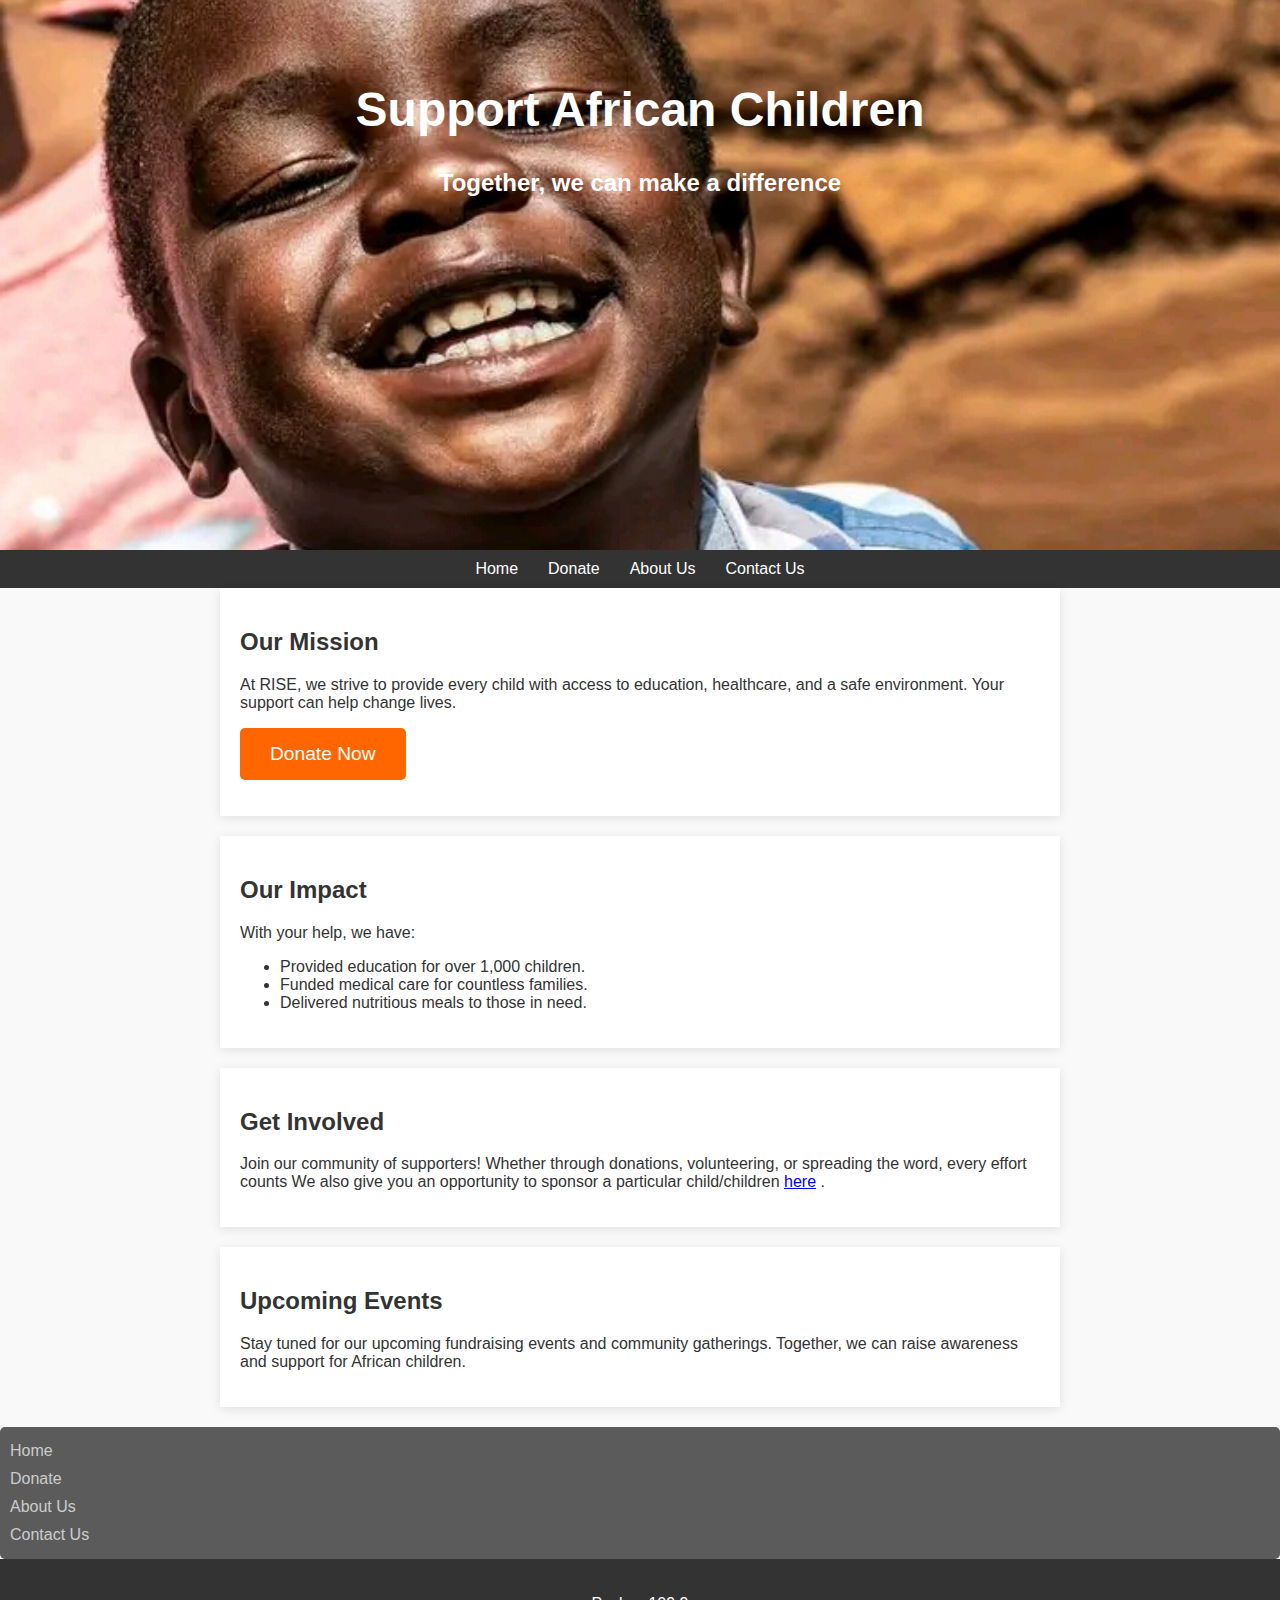
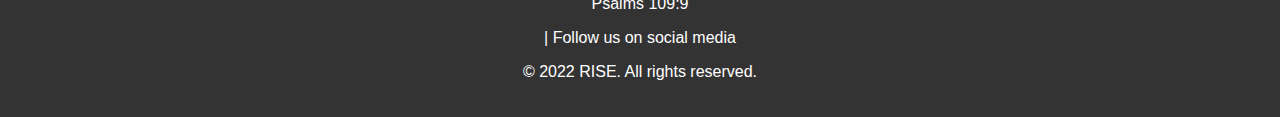
==== index.html @ 1e604982 "Add files via upload" ====
<!DOCTYPE html>
 <html lang="en">
 <head> 
<meta charset="UTF-8"> 
<meta name="viewport" content="width=device-width, 
initial-scale=1.0"> 
<title>Support African Children</title> 
<link rel="stylesheet" href="styles.css"> 
<style> 
body {
 font-family: Arial, sans-serif;
 background-color: #f9f9f9; color: #333;
 margin: 0; padding: 0; }
header {
 background: url('FB_IMG_17299321564801840.jpg')
 no-repeat center center/cover; height: 50vh;
 color: white; text-align: center; padding: 50px;
 } h1 { font-size: 3em;
 } h2 { font-size: 1.5em; 
} nav { display: flex; 
justify-content: center
; /* Center the items */ background-color:
 #333; padding: 10px 0; } nav a
 { color: white; margin: 0 15px; 
text-decoration: none; 
transition: color 0.3s; 
/* Smooth hover effect */ }
 nav a:hover { color: #ff6600;
 /* Highlight on hover */ } .vertical-nav {
display: flex; flex-direction:
 column; align-items: flex-start; 
background-color: rgba(51, 51, 51, 0.8); 
/* Semi-transparent */ padding: 10px; border-radius:
 5px; margin-top: 20px;
 /* Space above the vertical nav */
} .vertical-nav a { color: rgba(255, 255, 255, 0.7);
 /* Less visible */ margin: 5px 0; 
/* Vertical spacing */ text-decoration:
 none; transition: color 0.3s; 
/* Smooth hover effect */ } .vertical-nav a:hover 
{ color: white; /* Highlight on hover */ } section
 { padding: 20px; max-width: 800px;
 margin: auto; background: white;
 box-shadow: 0 2px 10px rgba(0,0,0,0.1); 
margin-bottom: 20px; } .donate-button
 { display: inline-block;
 padding: 15px 30px; background-color:
 #ff6600; color: white; text-decoration: 
none; border-radius: 5px; font-size: 1.2em; } 
footer { text-align: center; padding: 20px;
 background-color: #333; color: white; } 
</style> </head> <body>
<header> <h1>Support African Children</h1> <h2>Together, we can make a difference</h2> </header>
<nav> <a href="home.html">Home</a> 
<a href="donate.html">Donate</a>
 <a href="about.html">About Us</a>
 <a href="contact.html">Contact Us</a> </nav>
<section> <h2>Our Mission</h2>
<p>At  RISE, we strive to provide every child
 with access to education, healthcare, and a safe
 environment. Your support can help change lives.</p>
 <p><a href="donate.html" class="donate-button">Donate Now</a></p> </section>
<section> <h2>Our Impact</h2>
 <p>With your help, we have:</p> 
<ul> 
<li>Provided education for over 1,000 children.</li>
 <li>Funded medical care for countless families.</li>
 <li>Delivered nutritious meals to those in need.</li> </ul> </section>
<section> <h2>Get Involved</h2>
 <p>Join our community of supporters! Whether through donations,
 volunteering, or spreading the word, every effort counts
We also give you an opportunity to sponsor a particular child/children <a href="sponsor.html">here</a>
.</p> </section>
<section> <h2>Upcoming Events</h2> <p>Stay tuned for our
 upcoming fundraising events and community gatherings. Together, 
we can raise awareness and support for African children.</p> </section>
<div class="vertical-nav"> <a href="home.html">Home</a>
 <a href="donate.html">Donate</a>
<a href="about.html">About Us</a>
 <a href="contact.html">Contact Us</a> </div>
<footer> <p>Psalms 109:9</p>
 | Follow us on social media</p> <p>© 2022 RISE. All rights reserved.</p> </footer>
</body> </html>
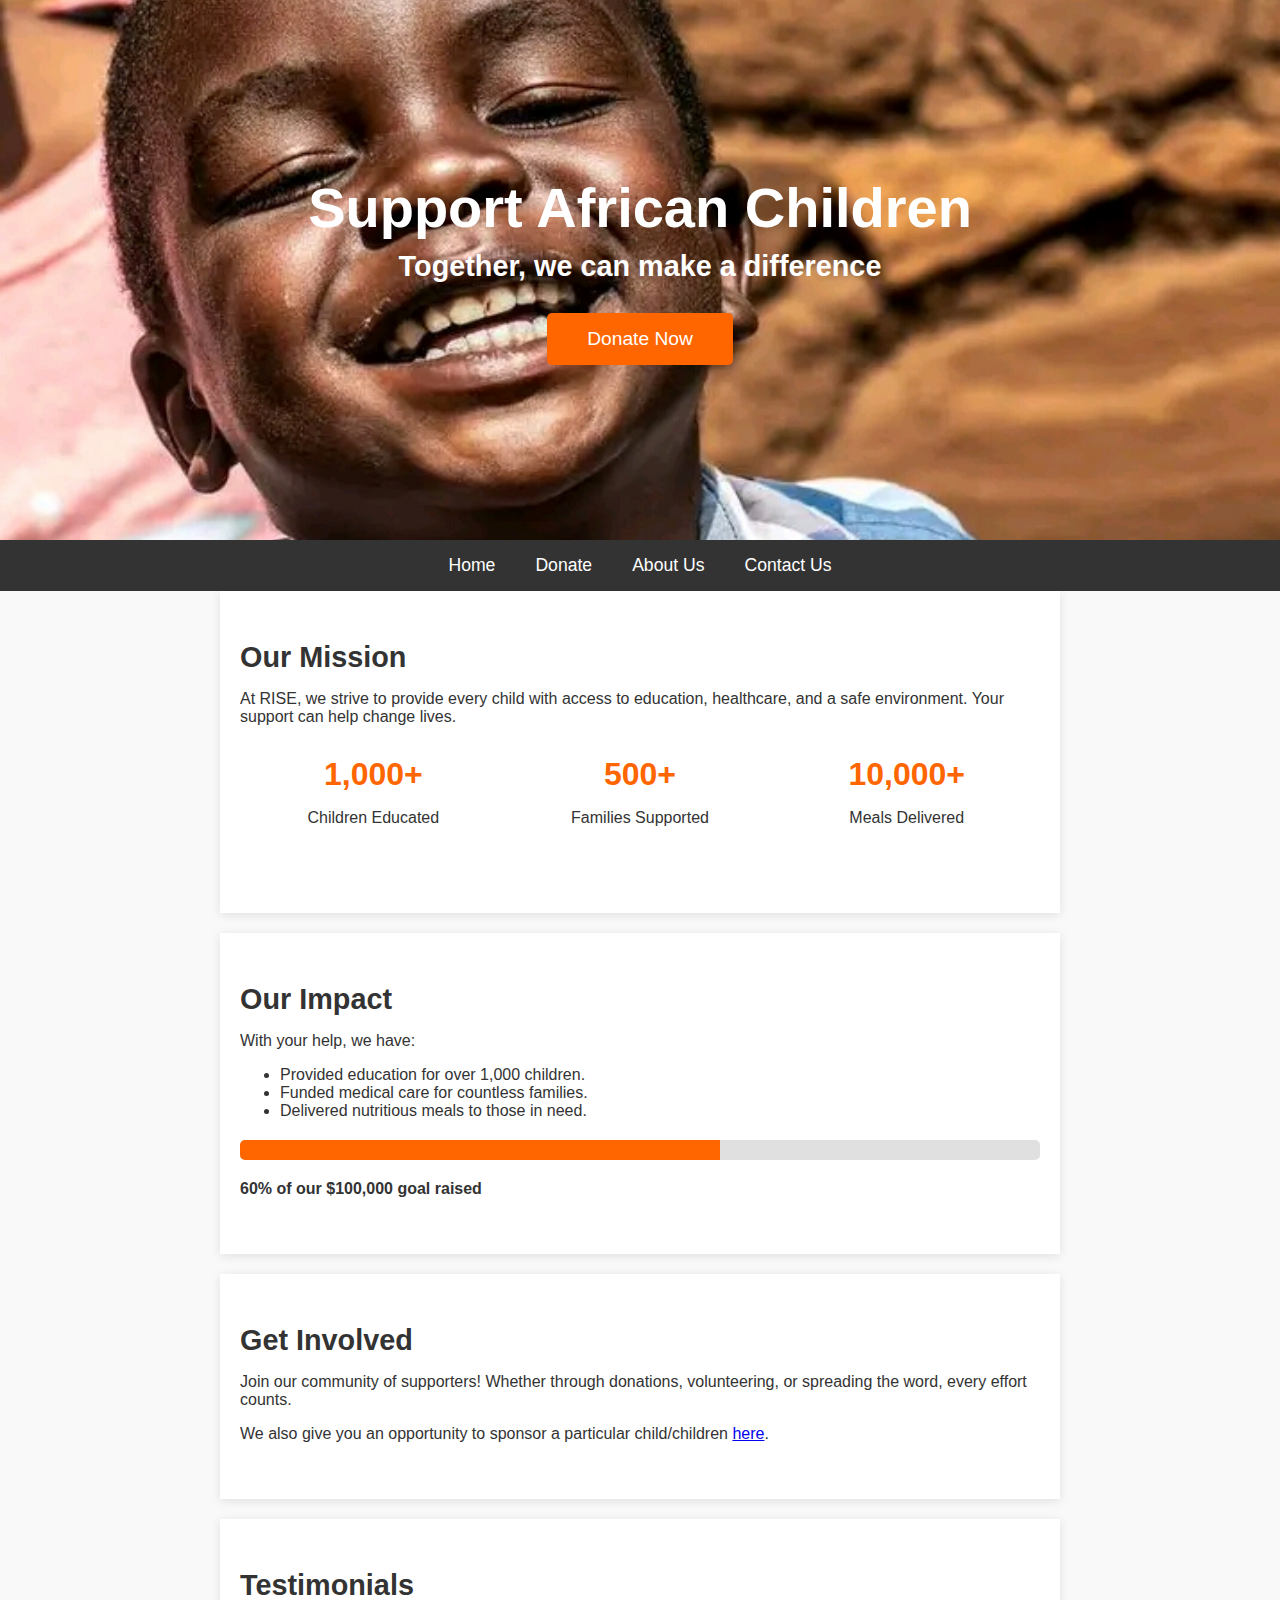
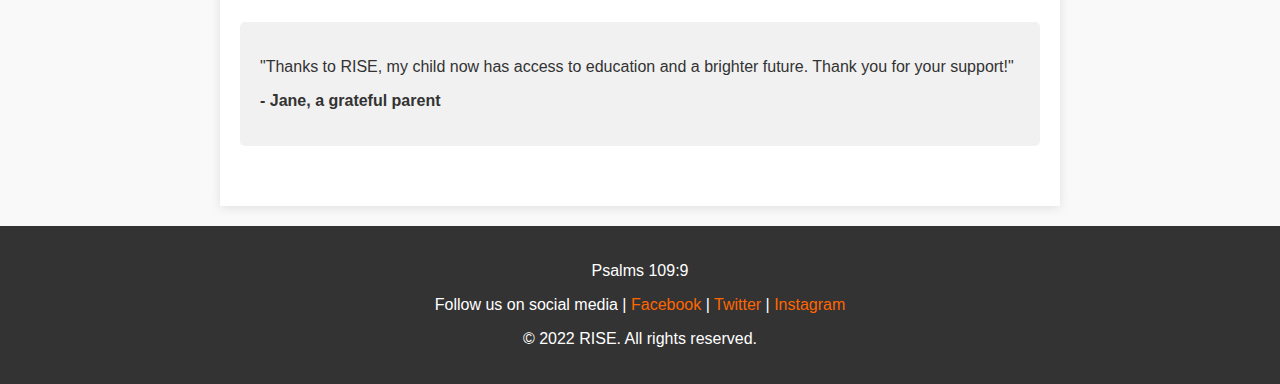
==== commit 12f31789: "Update index.html" ====
--- a/index.html
+++ b/index.html
@@ -1,83 +1,177 @@
 <!DOCTYPE html>
- <html lang="en">
- <head> 
-<meta charset="UTF-8"> 
-<meta name="viewport" content="width=device-width, 
-initial-scale=1.0"> 
-<title>Support African Children</title> 
-<link rel="stylesheet" href="styles.css"> 
-<style> 
-body {
- font-family: Arial, sans-serif;
- background-color: #f9f9f9; color: #333;
- margin: 0; padding: 0; }
-header {
- background: url('FB_IMG_17299321564801840.jpg')
- no-repeat center center/cover; height: 50vh;
- color: white; text-align: center; padding: 50px;
- } h1 { font-size: 3em;
- } h2 { font-size: 1.5em; 
-} nav { display: flex; 
-justify-content: center
-; /* Center the items */ background-color:
- #333; padding: 10px 0; } nav a
- { color: white; margin: 0 15px; 
-text-decoration: none; 
-transition: color 0.3s; 
-/* Smooth hover effect */ }
- nav a:hover { color: #ff6600;
- /* Highlight on hover */ } .vertical-nav {
-display: flex; flex-direction:
- column; align-items: flex-start; 
-background-color: rgba(51, 51, 51, 0.8); 
-/* Semi-transparent */ padding: 10px; border-radius:
- 5px; margin-top: 20px;
- /* Space above the vertical nav */
-} .vertical-nav a { color: rgba(255, 255, 255, 0.7);
- /* Less visible */ margin: 5px 0; 
-/* Vertical spacing */ text-decoration:
- none; transition: color 0.3s; 
-/* Smooth hover effect */ } .vertical-nav a:hover 
-{ color: white; /* Highlight on hover */ } section
- { padding: 20px; max-width: 800px;
- margin: auto; background: white;
- box-shadow: 0 2px 10px rgba(0,0,0,0.1); 
-margin-bottom: 20px; } .donate-button
- { display: inline-block;
- padding: 15px 30px; background-color:
- #ff6600; color: white; text-decoration: 
-none; border-radius: 5px; font-size: 1.2em; } 
-footer { text-align: center; padding: 20px;
- background-color: #333; color: white; } 
-</style> </head> <body>
-<header> <h1>Support African Children</h1> <h2>Together, we can make a difference</h2> </header>
-<nav> <a href="home.html">Home</a> 
-<a href="donate.html">Donate</a>
- <a href="about.html">About Us</a>
- <a href="contact.html">Contact Us</a> </nav>
-<section> <h2>Our Mission</h2>
-<p>At  RISE, we strive to provide every child
- with access to education, healthcare, and a safe
- environment. Your support can help change lives.</p>
- <p><a href="donate.html" class="donate-button">Donate Now</a></p> </section>
-<section> <h2>Our Impact</h2>
- <p>With your help, we have:</p> 
-<ul> 
-<li>Provided education for over 1,000 children.</li>
- <li>Funded medical care for countless families.</li>
- <li>Delivered nutritious meals to those in need.</li> </ul> </section>
-<section> <h2>Get Involved</h2>
- <p>Join our community of supporters! Whether through donations,
- volunteering, or spreading the word, every effort counts
-We also give you an opportunity to sponsor a particular child/children <a href="sponsor.html">here</a>
-.</p> </section>
-<section> <h2>Upcoming Events</h2> <p>Stay tuned for our
- upcoming fundraising events and community gatherings. Together, 
-we can raise awareness and support for African children.</p> </section>
-<div class="vertical-nav"> <a href="home.html">Home</a>
- <a href="donate.html">Donate</a>
-<a href="about.html">About Us</a>
- <a href="contact.html">Contact Us</a> </div>
-<footer> <p>Psalms 109:9</p>
- | Follow us on social media</p> <p>© 2022 RISE. All rights reserved.</p> </footer>
-</body> </html>+<html lang="en">
+<head>
+  <meta charset="UTF-8">
+  <meta name="viewport" content="width=device-width, initial-scale=1.0">
+  <title>Support African Children - RISE</title>
+  <link rel="stylesheet" href="styl.css">
+  <style>
+    body {
+      font-family: Arial, sans-serif;
+      background-color: #f9f9f9;
+      color: #333;
+      margin: 0;
+      padding: 0;
+    }
+    header {
+      background: url('FB_IMG_17299321564801840.jpg') no-repeat center center/cover;
+      height: 60vh;
+      color: white;
+      text-align: center;
+      display: flex;
+      flex-direction: column;
+      justify-content: center;
+      align-items: center;
+    }
+    h1 {
+      font-size: 3.5em;
+      margin: 0;
+    }
+    h2 {
+      font-size: 1.8em;
+      margin: 10px 0;
+    }
+    nav {
+      display: flex;
+      justify-content: center;
+      background-color: #333;
+      padding: 15px 0;
+    }
+    nav a {
+      color: white;
+      margin: 0 20px;
+      text-decoration: none;
+      font-size: 1.1em;
+      transition: color 0.3s;
+    }
+    nav a:hover {
+      color: #ff6600;
+    }
+    .hero-button {
+      display: inline-block;
+      padding: 15px 40px;
+      background-color: #ff6600;
+      color: white;
+      text-decoration: none;
+      border-radius: 5px;
+      font-size: 1.2em;
+      margin-top: 20px;
+      transition: background-color 0.3s;
+    }
+    .hero-button:hover {
+      background-color: #e65c00;
+    }
+    section {
+      padding: 40px 20px;
+      max-width: 800px;
+      margin: auto;
+      background: white;
+      box-shadow: 0 2px 10px rgba(0,0,0,0.1);
+      margin-bottom: 20px;
+    }
+    .impact-stats {
+      display: flex;
+      justify-content: space-around;
+      text-align: center;
+      margin: 20px 0;
+    }
+    .impact-stats div {
+      flex: 1;
+      padding: 10px;
+    }
+    .impact-stats h3 {
+      font-size: 2em;
+      color: #ff6600;
+      margin: 0;
+    }
+    .testimonial {
+      background-color: #f1f1f1;
+      padding: 20px;
+      border-radius: 5px;
+      margin: 20px 0;
+    }
+    .progress-bar {
+      background-color: #e0e0e0;
+      border-radius: 5px;
+      overflow: hidden;
+      margin: 20px 0;
+    }
+    .progress-bar div {
+      background-color: #ff6600;
+      height: 20px;
+      width: 60%; /* Update this dynamically with JavaScript */
+    }
+    footer {
+      text-align: center;
+      padding: 20px;
+      background-color: #333;
+      color: white;
+    }
+    footer a {
+      color: #ff6600;
+      text-decoration: none;
+    }
+  </style>
+</head>
+<body>
+  <header>
+    <h1>Support African Children</h1>
+    <h2>Together, we can make a difference</h2>
+    <a href="donate.html" class="hero-button">Donate Now</a>
+  </header>
+  <nav>
+    <a href="home.html">Home</a>
+    <a href="donate.html">Donate</a>
+    <a href="about.html">About Us</a>
+    <a href="contact.html">Contact Us</a>
+  </nav>
+  <section>
+    <h2>Our Mission</h2>
+    <p>At RISE, we strive to provide every child with access to education, healthcare, and a safe environment. Your support can help change lives.</p>
+    <div class="impact-stats">
+      <div>
+        <h3>1,000+</h3>
+        <p>Children Educated</p>
+      </div>
+      <div>
+        <h3>500+</h3>
+        <p>Families Supported</p>
+      </div>
+      <div>
+        <h3>10,000+</h3>
+        <p>Meals Delivered</p>
+      </div>
+    </div>
+  </section>
+  <section>
+    <h2>Our Impact</h2>
+    <p>With your help, we have:</p>
+    <ul>
+      <li>Provided education for over 1,000 children.</li>
+      <li>Funded medical care for countless families.</li>
+      <li>Delivered nutritious meals to those in need.</li>
+    </ul>
+    <div class="progress-bar">
+      <div></div>
+    </div>
+    <p><strong>60% of our $100,000 goal raised</strong></p>
+  </section>
+  <section>
+    <h2>Get Involved</h2>
+    <p>Join our community of supporters! Whether through donations, volunteering, or spreading the word, every effort counts.</p>
+    <p>We also give you an opportunity to sponsor a particular child/children <a href="sponsor.html">here</a>.</p>
+  </section>
+  <section>
+    <h2>Testimonials</h2>
+    <div class="testimonial">
+      <p>"Thanks to RISE, my child now has access to education and a brighter future. Thank you for your support!"</p>
+      <p><strong>- Jane, a grateful parent</strong></p>
+    </div>
+  </section>
+  <footer>
+    <p>Psalms 109:9</p>
+    <p>Follow us on social media | <a href="#">Facebook</a> | <a href="#">Twitter</a> | <a href="#">Instagram</a></p>
+    <p>© 2022 RISE. All rights reserved.</p>
+  </footer>
+</body>
+</html>
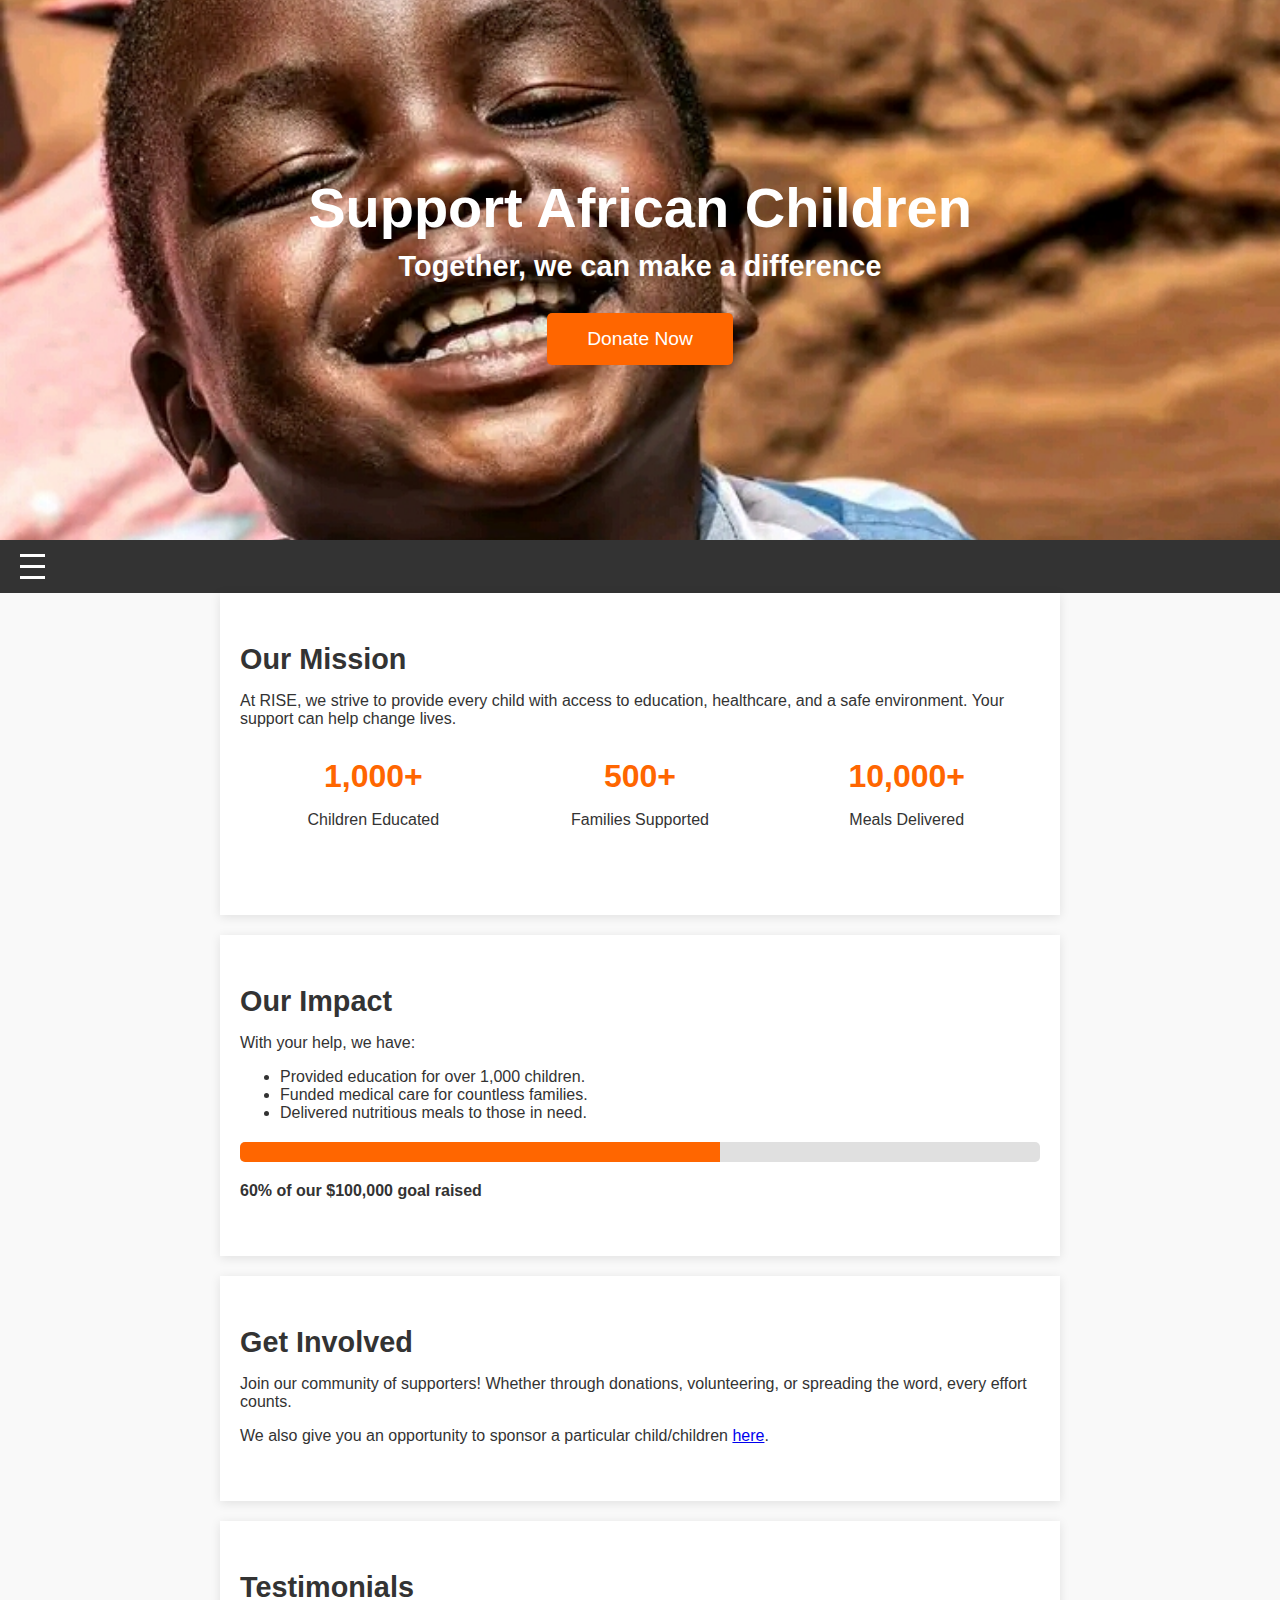
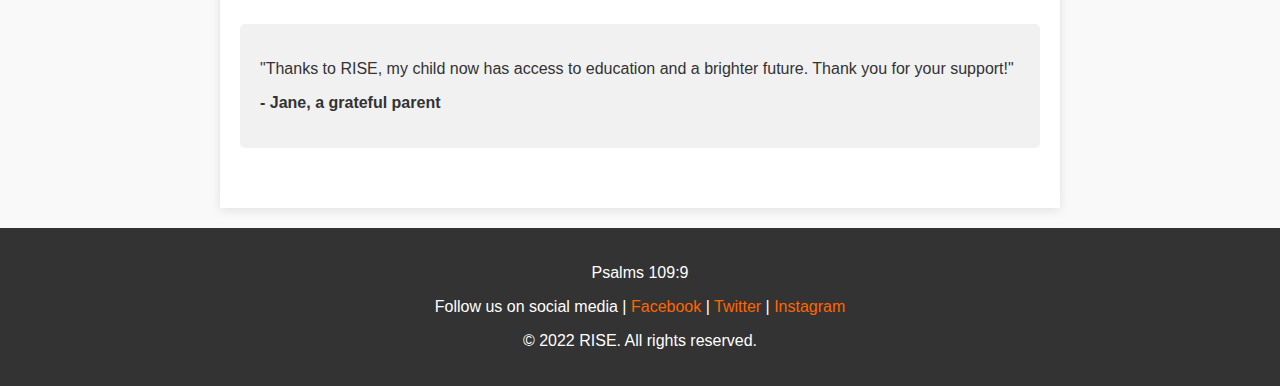
==== commit 7c2d5060: "Update index.html" ====
--- a/index.html
+++ b/index.html
@@ -33,19 +33,57 @@
     }
     nav {
       display: flex;
-      justify-content: center;
+      justify-content: space-between;
+      align-items: center;
       background-color: #333;
-      padding: 15px 0;
-    }
-    nav a {
-      color: white;
-      margin: 0 20px;
+      padding: 10px 20px;
+    }
+    .nav-links {
+      display: flex;
+      flex-direction: column;
+      align-items: center;
+      background-color: #333;
+      position: absolute;
+      top: 60px;
+      right: 0;
+      width: 100%;
+      max-height: 0;
+      overflow: hidden;
+      transition: max-height 0.3s ease-in-out;
+    }
+    .nav-links.active {
+      max-height: 300px; /* Adjust based on content */
+    }
+    .nav-links a {
+      color: white;
+      margin: 10px 0;
       text-decoration: none;
       font-size: 1.1em;
       transition: color 0.3s;
     }
-    nav a:hover {
+    .nav-links a:hover {
       color: #ff6600;
+    }
+    .hamburger {
+      display: flex;
+      flex-direction: column;
+      cursor: pointer;
+    }
+    .hamburger div {
+      width: 25px;
+      height: 3px;
+      background-color: white;
+      margin: 4px 0;
+      transition: transform 0.3s, opacity 0.3s;
+    }
+    .hamburger.active div:nth-child(1) {
+      transform: rotate(-45deg) translate(-5px, 6px);
+    }
+    .hamburger.active div:nth-child(2) {
+      opacity: 0;
+    }
+    .hamburger.active div:nth-child(3) {
+      transform: rotate(45deg) translate(-5px, -6px);
     }
     .hero-button {
       display: inline-block;
@@ -120,10 +158,17 @@
     <a href="donate.html" class="hero-button">Donate Now</a>
   </header>
   <nav>
-    <a href="home.html">Home</a>
-    <a href="donate.html">Donate</a>
-    <a href="about.html">About Us</a>
-    <a href="contact.html">Contact Us</a>
+    <div class="hamburger" onclick="toggleMenu()">
+      <div></div>
+      <div></div>
+      <div></div>
+    </div>
+    <div class="nav-links" id="navLinks">
+      <a href="home.html">Home</a>
+      <a href="donate.html">Donate</a>
+      <a href="about.html">About Us</a>
+      <a href="contact.html">Contact Us</a>
+    </div>
   </nav>
   <section>
     <h2>Our Mission</h2>
@@ -173,5 +218,14 @@
     <p>Follow us on social media | <a href="#">Facebook</a> | <a href="#">Twitter</a> | <a href="#">Instagram</a></p>
     <p>© 2022 RISE. All rights reserved.</p>
   </footer>
+
+  <script>
+    function toggleMenu() {
+      const navLinks = document.getElementById("navLinks");
+      const hamburger = document.querySelector(".hamburger");
+      navLinks.classList.toggle("active");
+      hamburger.classList.toggle("active");
+    }
+  </script>
 </body>
 </html>
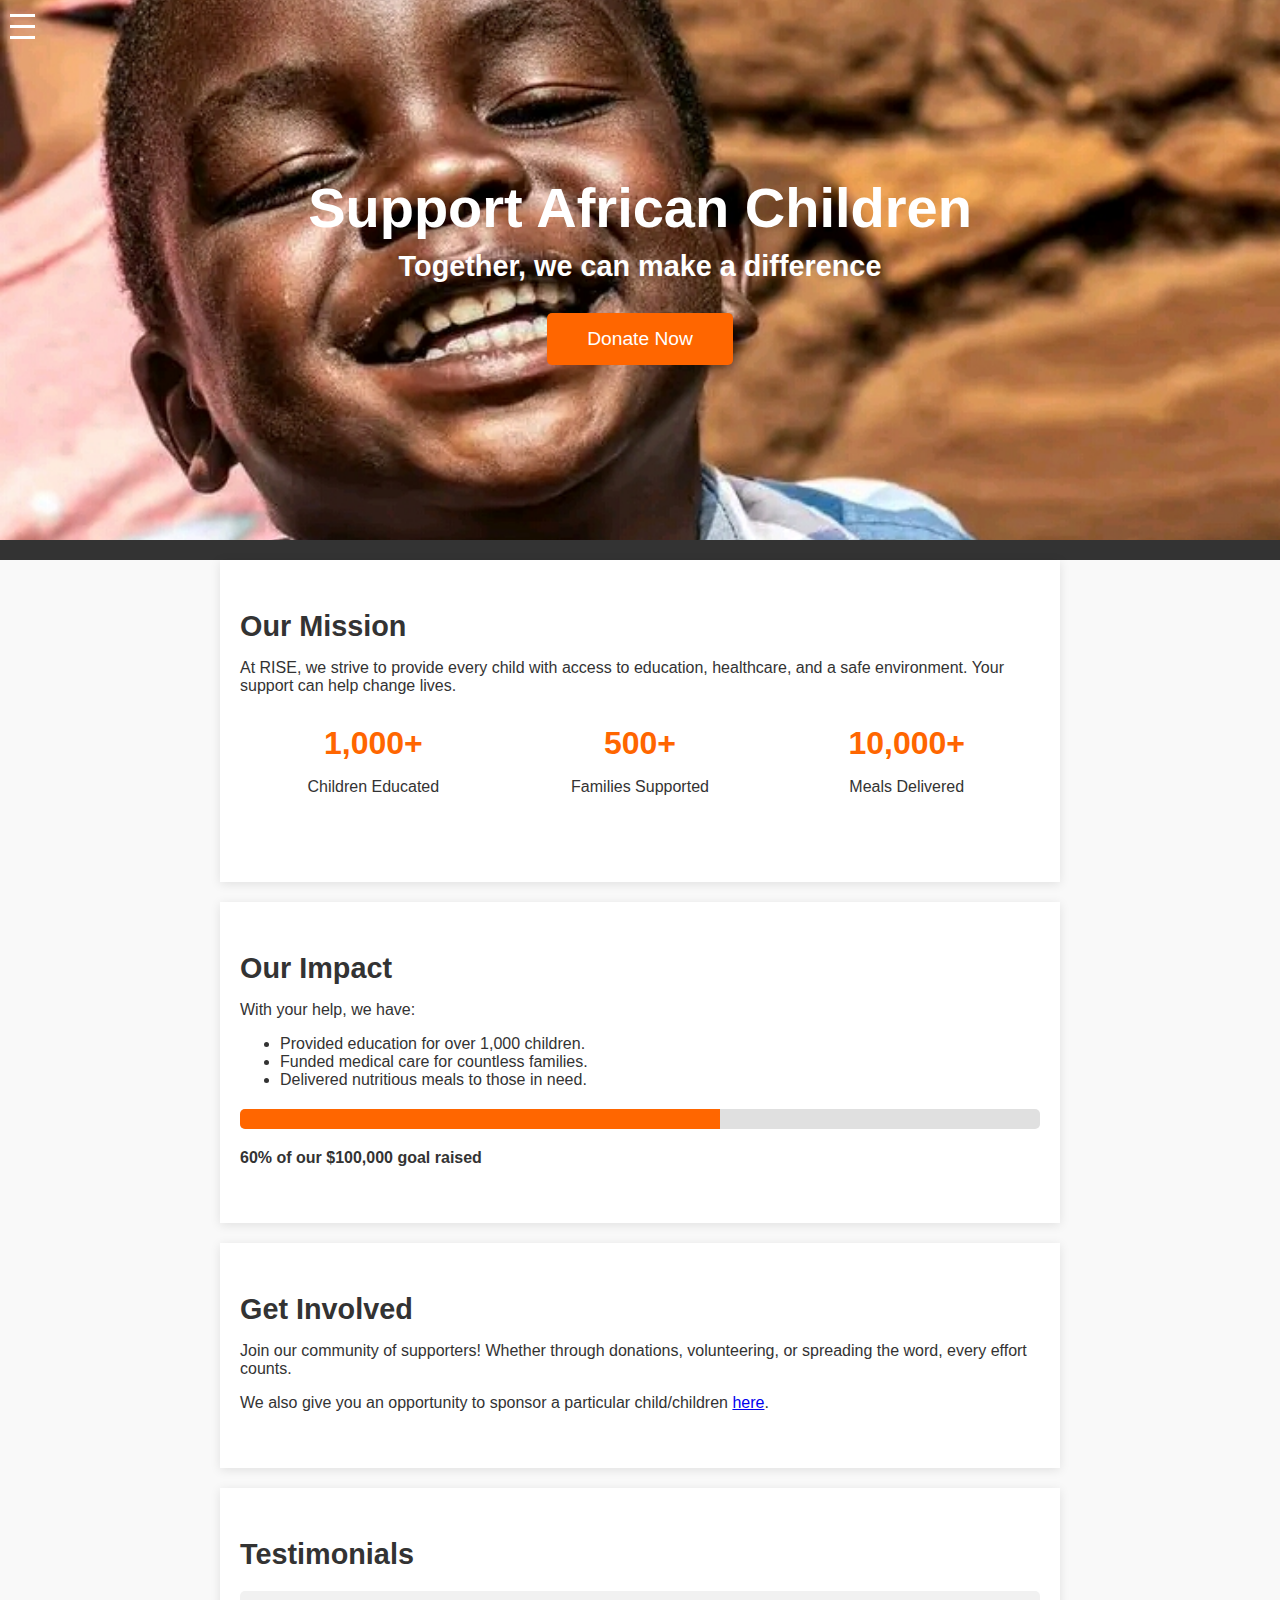
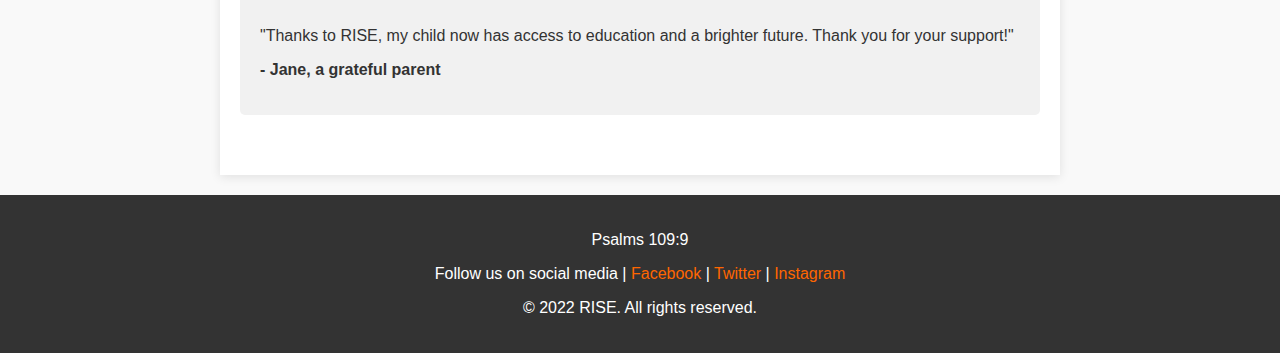
==== commit e9d62273: "Update index.html" ====
--- a/index.html
+++ b/index.html
@@ -68,6 +68,9 @@
       display: flex;
       flex-direction: column;
       cursor: pointer;
+      position: absolute;
+      top: 10px;
+      left: 10px;
     }
     .hamburger div {
       width: 25px;
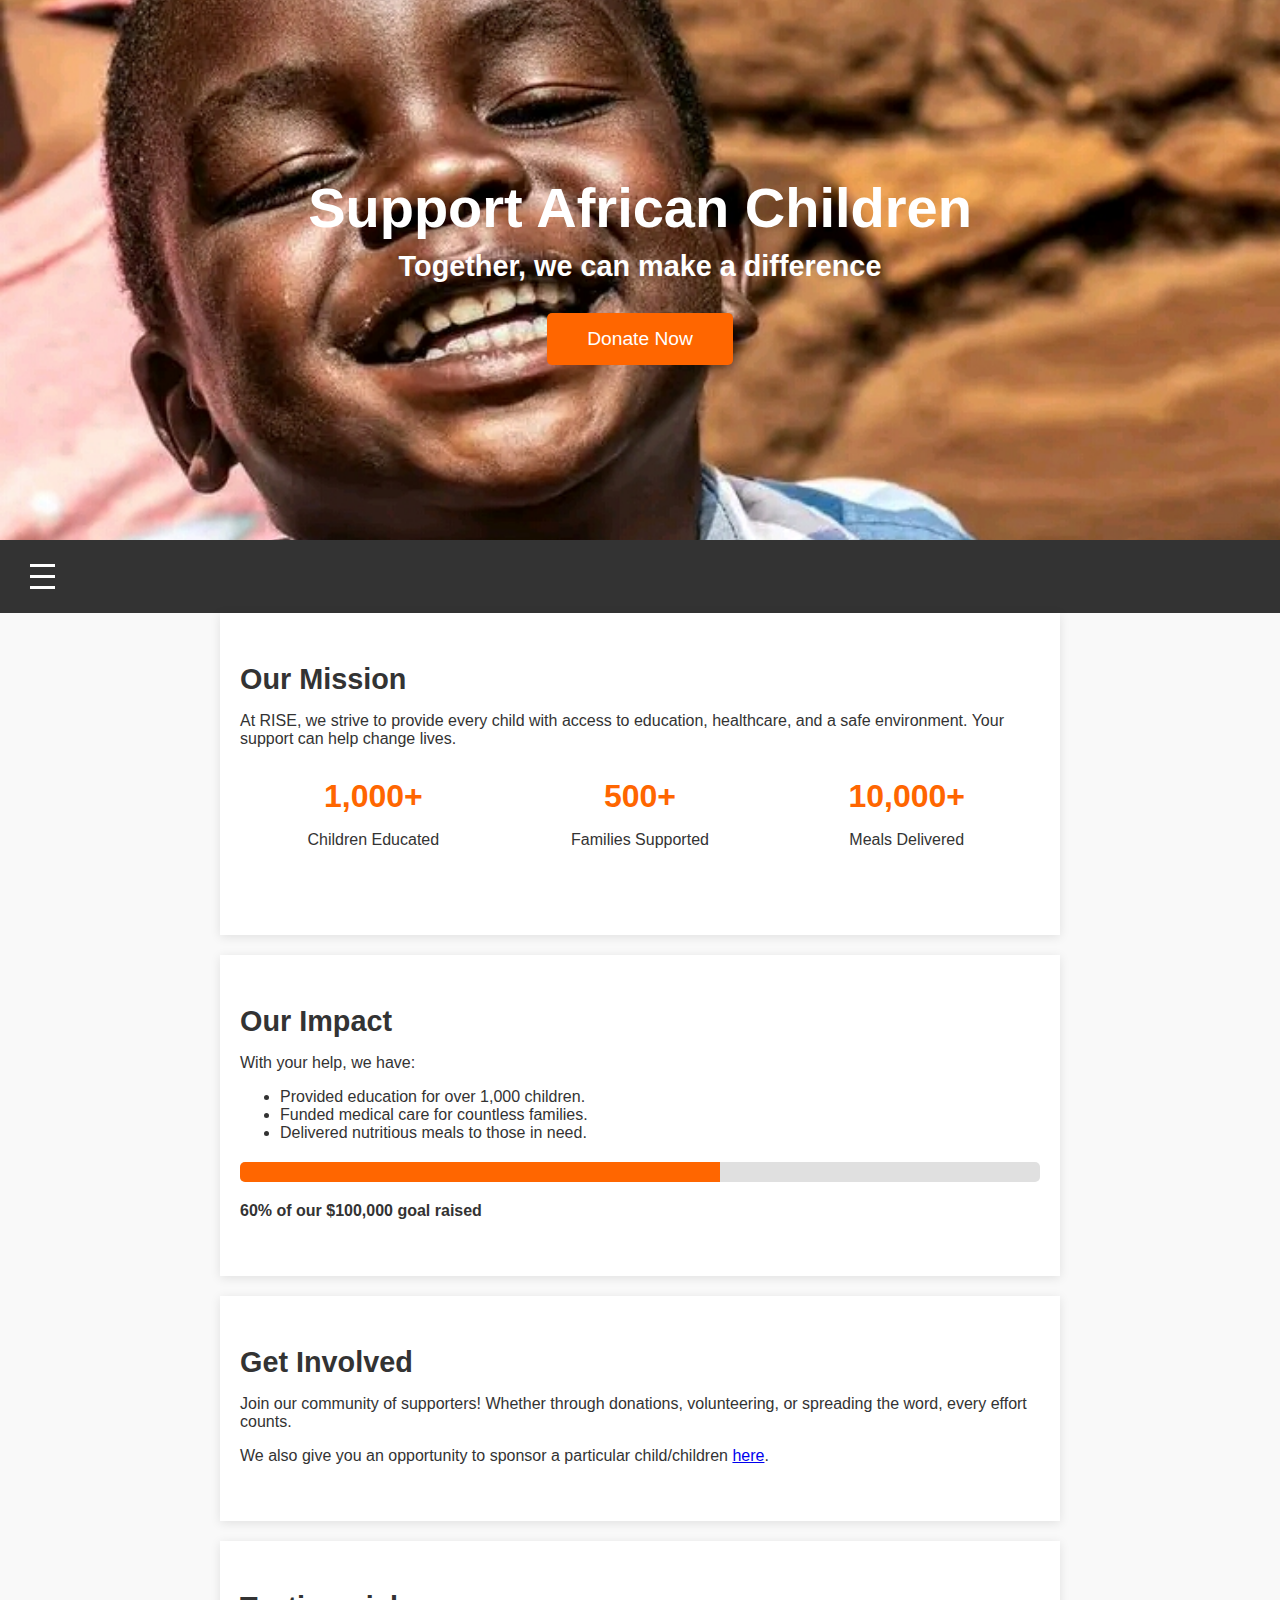
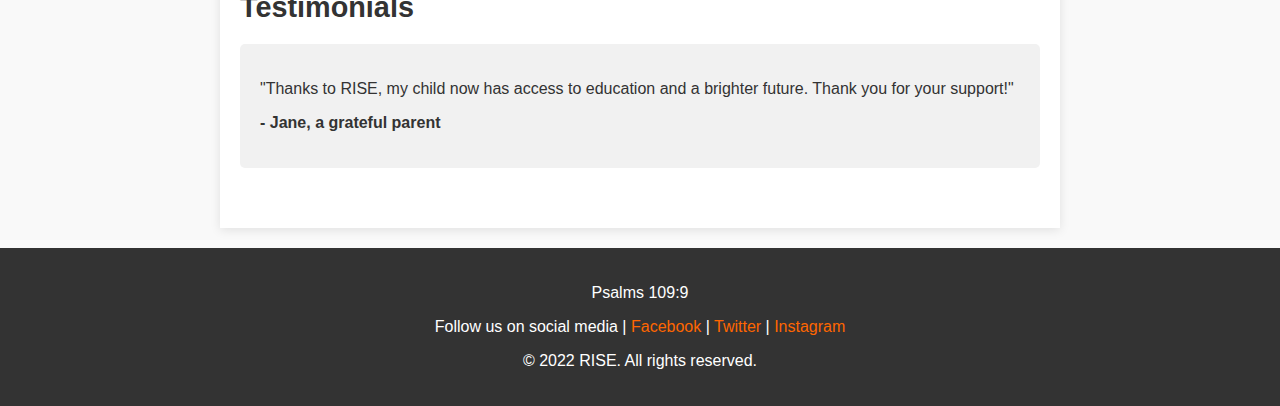
==== commit 8d4ebce7: "Update index.html" ====
--- a/index.html
+++ b/index.html
@@ -68,9 +68,7 @@
       display: flex;
       flex-direction: column;
       cursor: pointer;
-      position: absolute;
-      top: 10px;
-      left: 10px;
+      margin: 10px; /* Adjust margin as needed */
     }
     .hamburger div {
       width: 25px;
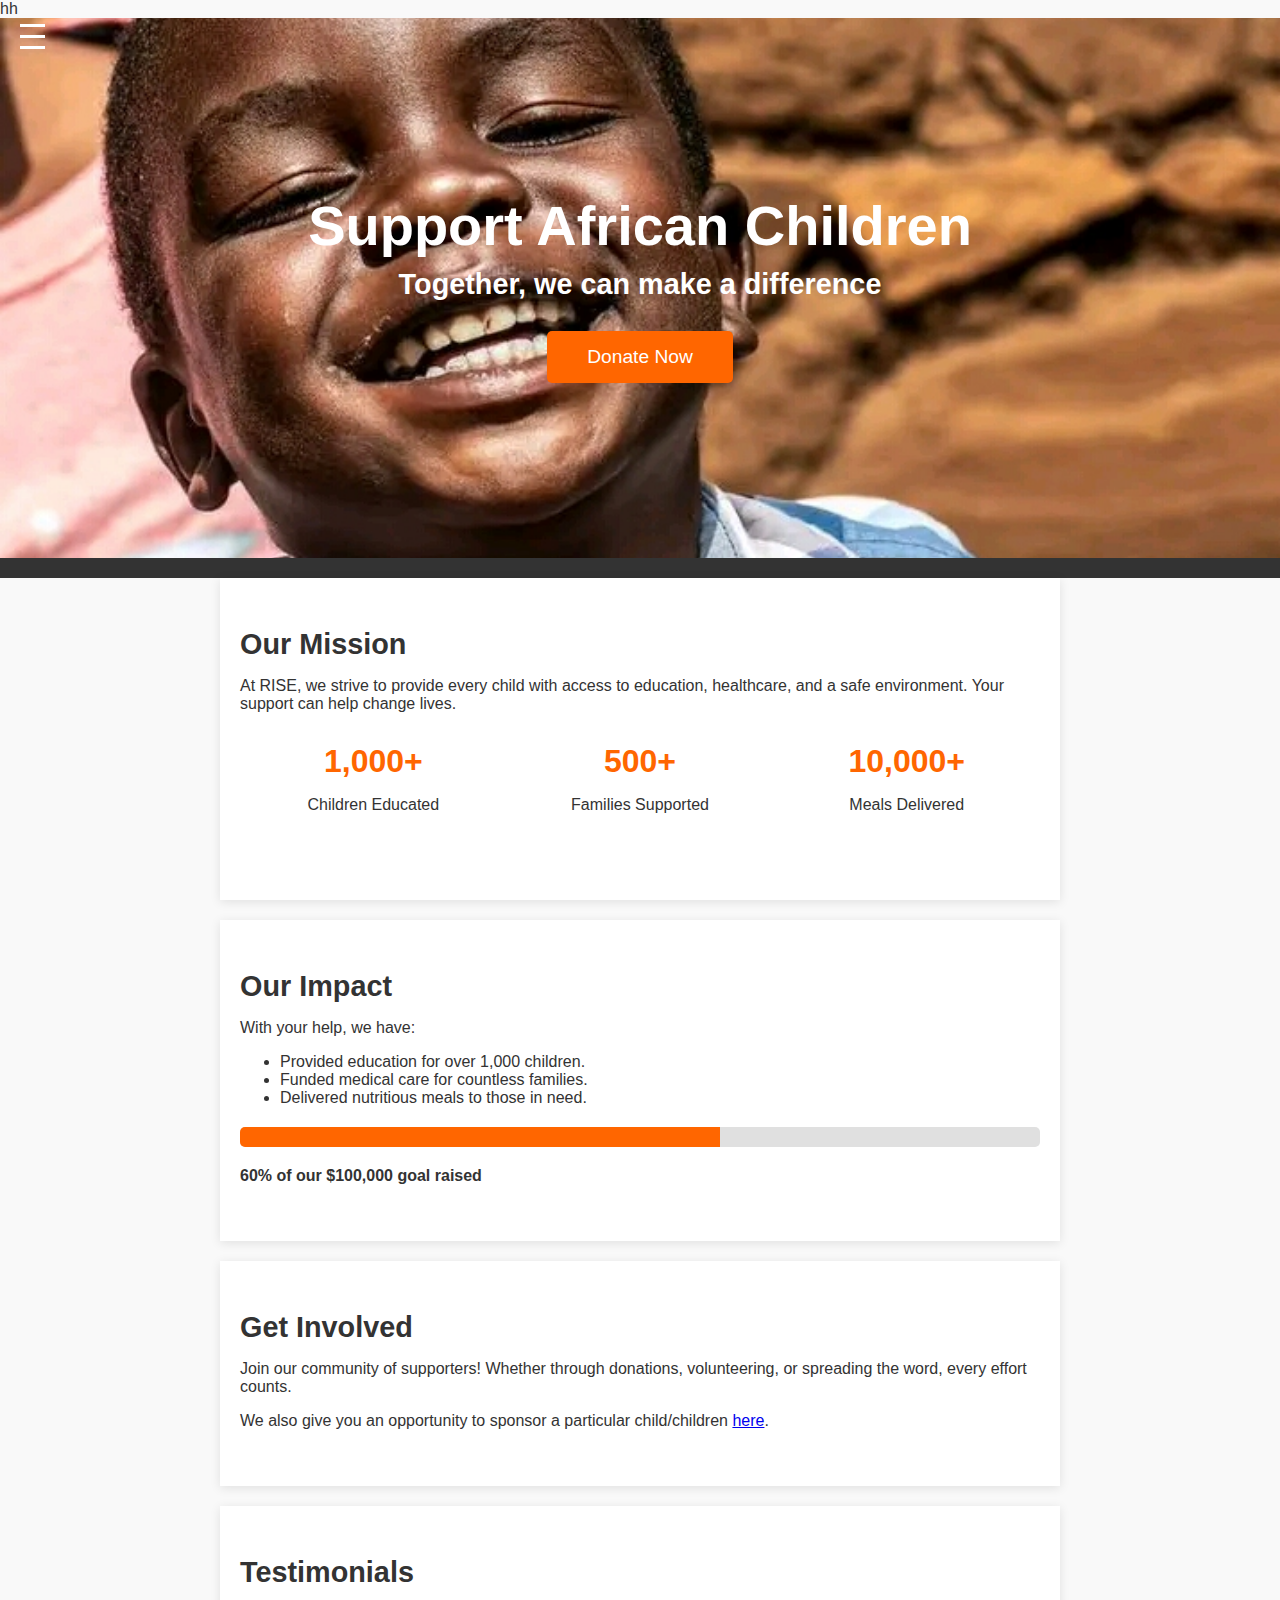
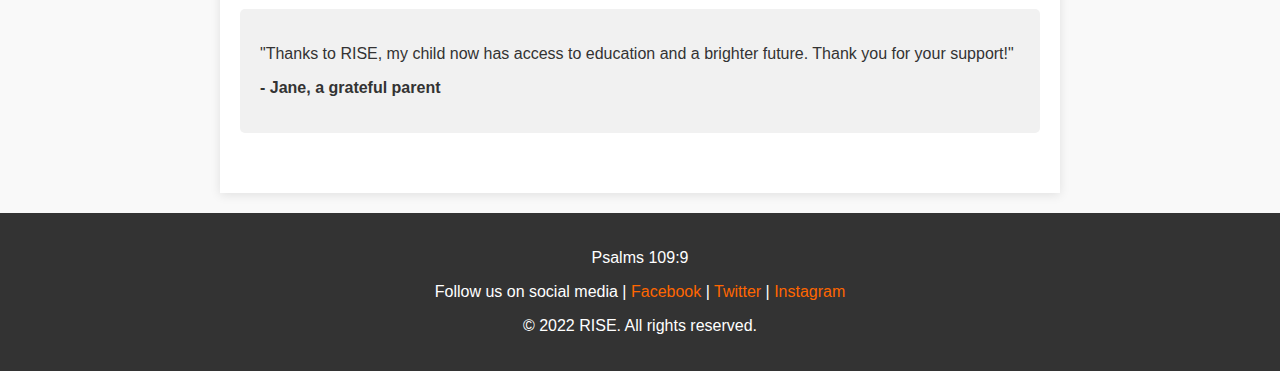
==== commit 1bc9c5f5: "Update index.html" ====
--- a/index.html
+++ b/index.html
@@ -1,4 +1,4 @@
-<!DOCTYPE html>
+hh<!DOCTYPE html>
 <html lang="en">
 <head>
   <meta charset="UTF-8">
@@ -43,13 +43,14 @@
       flex-direction: column;
       align-items: center;
       background-color: #333;
-      position: absolute;
-      top: 60px;
-      right: 0;
+      position: fixed;
+      top: 80px; /* Adjust based on hamburger position */
+      left: 0;
       width: 100%;
       max-height: 0;
       overflow: hidden;
       transition: max-height 0.3s ease-in-out;
+      z-index: 999; /* Ensure it stays below the hamburger */
     }
     .nav-links.active {
       max-height: 300px; /* Adjust based on content */
@@ -68,7 +69,10 @@
       display: flex;
       flex-direction: column;
       cursor: pointer;
-      margin: 10px; /* Adjust margin as needed */
+      position: fixed; /* Fixed position */
+      top: 20px; /* Adjust as needed */
+      left: 20px; /* Adjust as needed */
+      z-index: 1000; /* Ensure it stays on top */
     }
     .hamburger div {
       width: 25px;
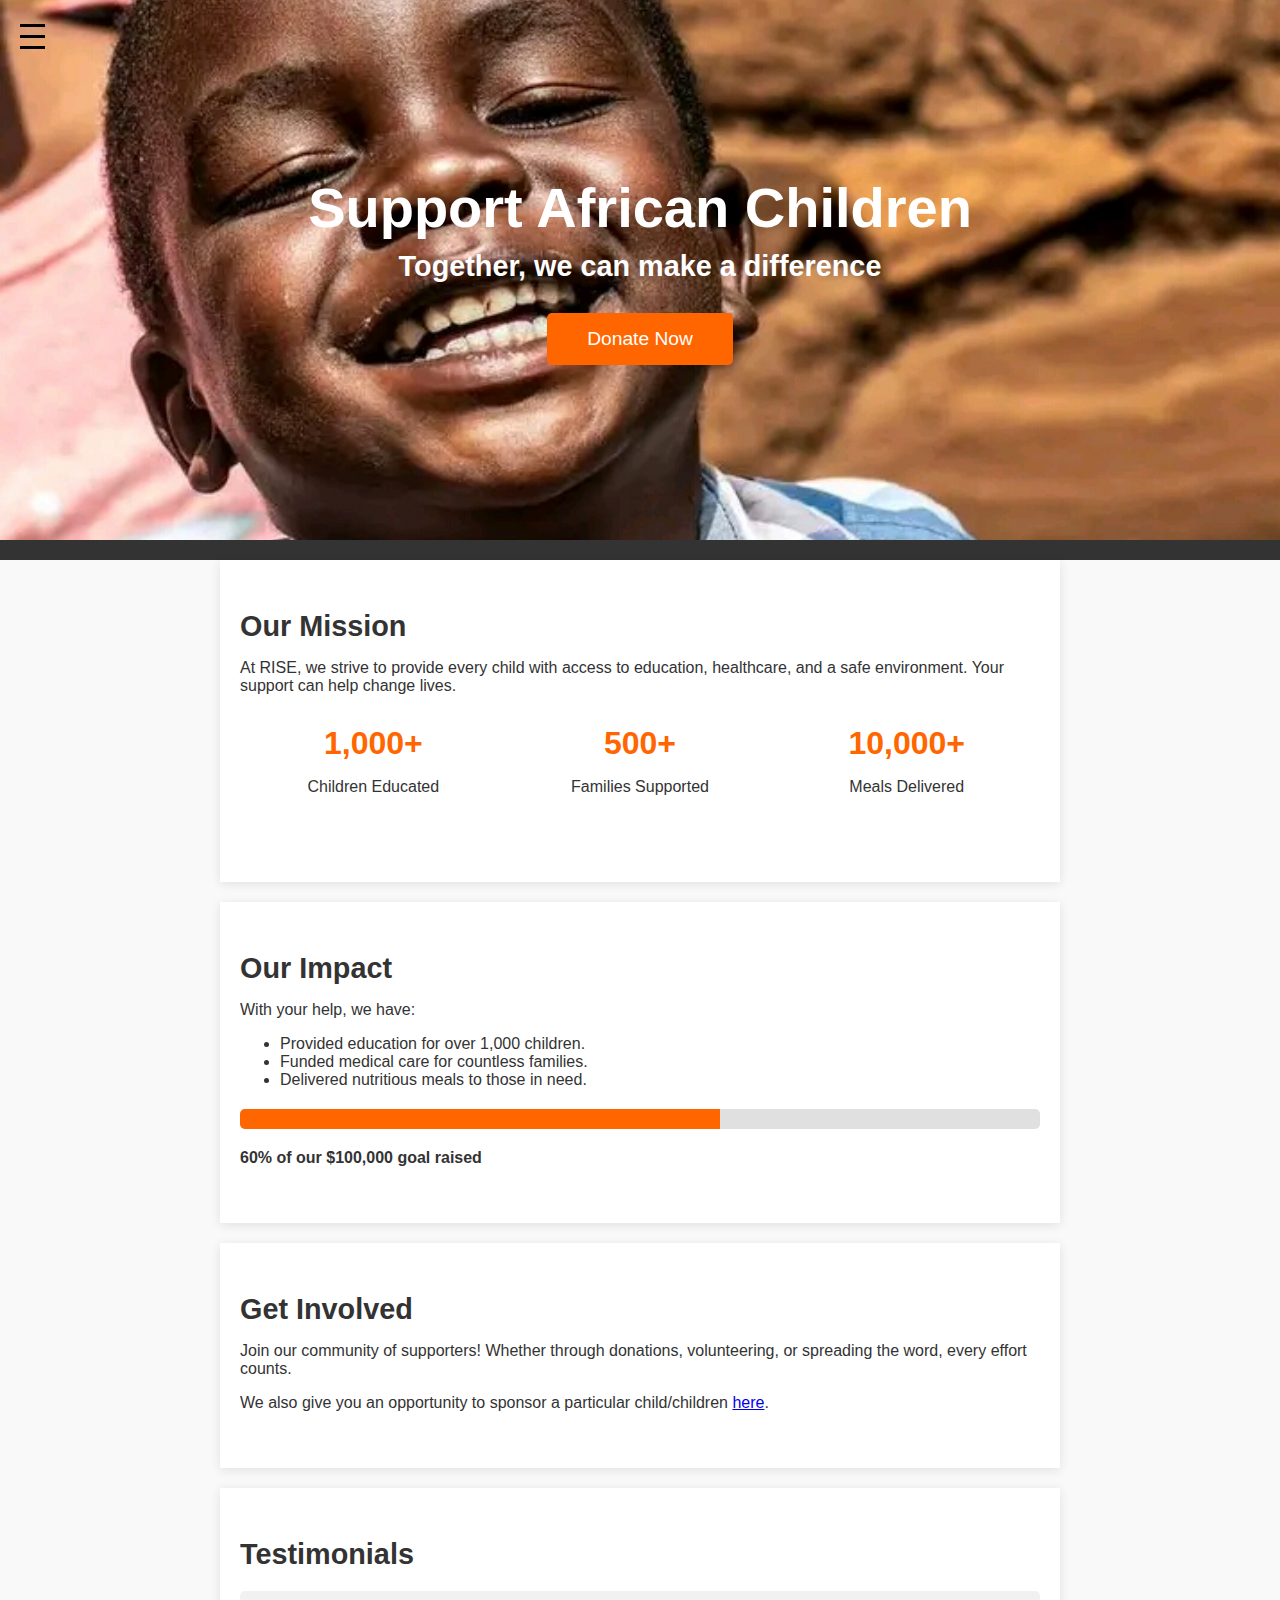
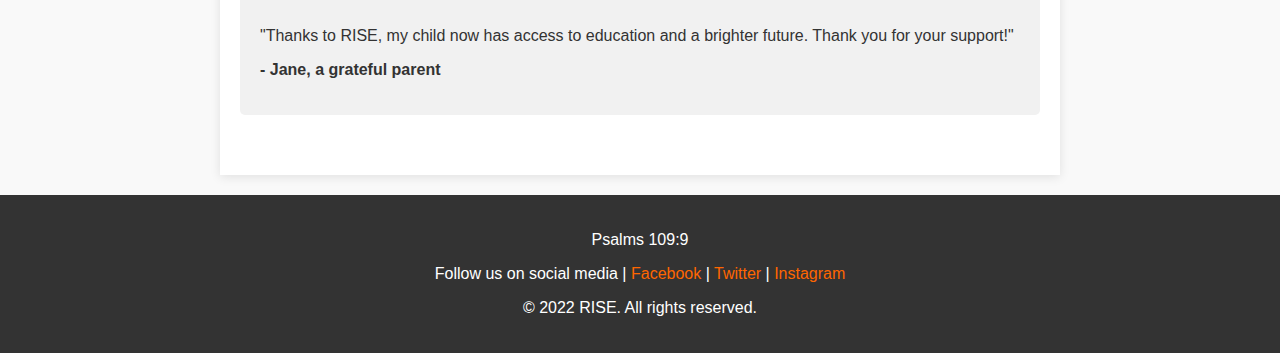
==== commit 6ac66534: "Update index.html" ====
--- a/index.html
+++ b/index.html
@@ -1,4 +1,4 @@
-hh<!DOCTYPE html>
+<!DOCTYPE html>
 <html lang="en">
 <head>
   <meta charset="UTF-8">
@@ -77,9 +77,9 @@
     .hamburger div {
       width: 25px;
       height: 3px;
-      background-color: white;
+      background-color: black;
       margin: 4px 0;
-      transition: transform 0.3s, opacity 0.3s;
+      transition: transform 0.5s, opacity 0.5s;
     }
     .hamburger.active div:nth-child(1) {
       transform: rotate(-45deg) translate(-5px, 6px);
